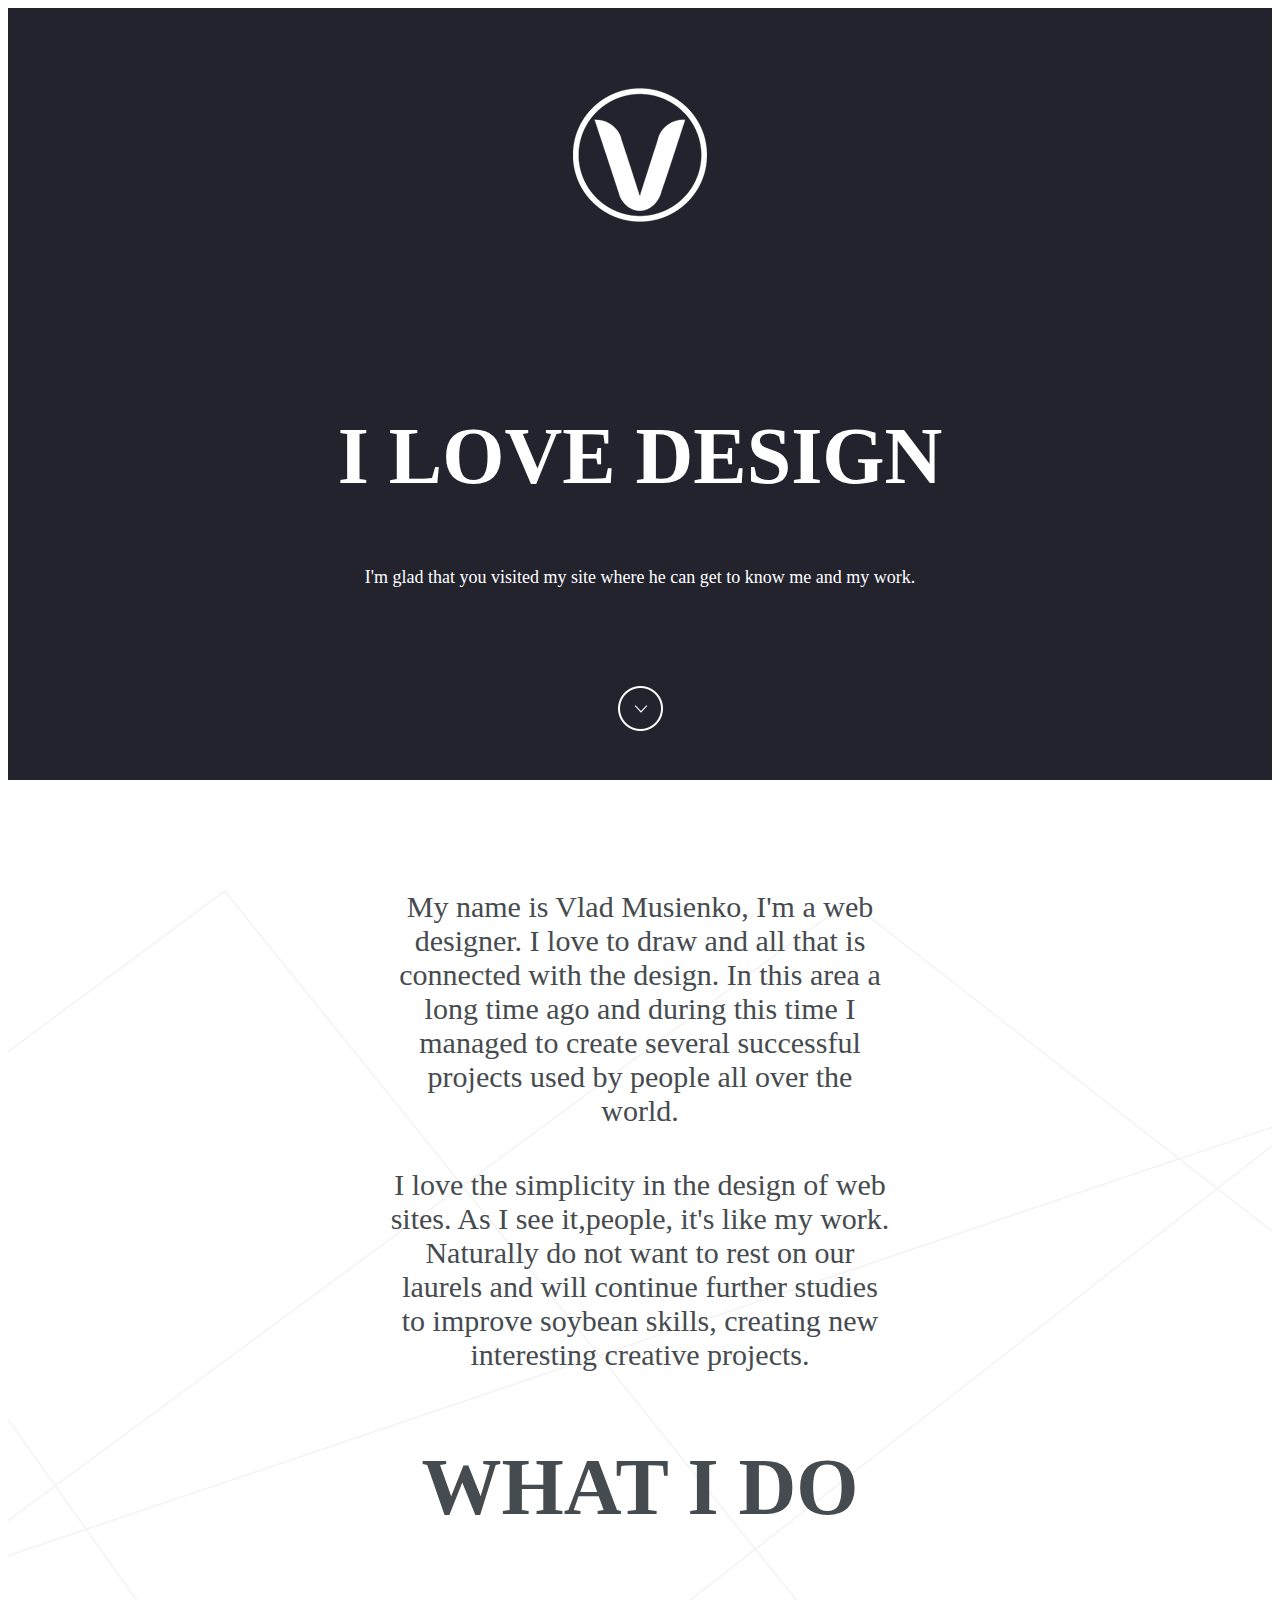
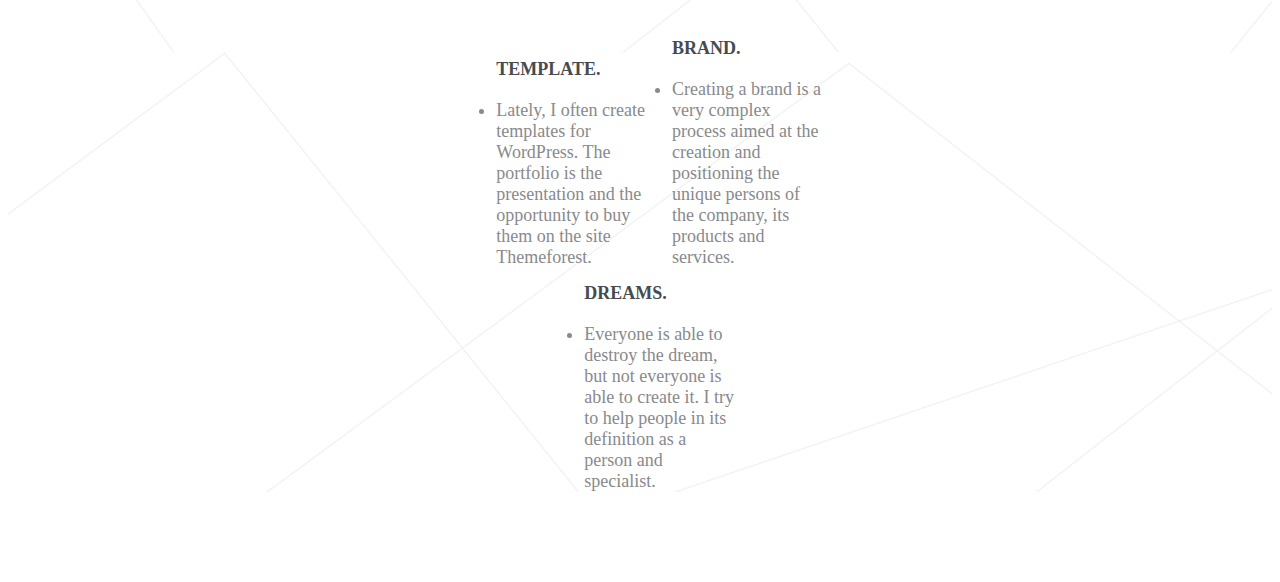
==== i-love-design/index.html @ 5096f7e0 "i-love-design" ====
<!DOCTYPE html>
<html lang="en">
<head>
    <meta charset="UTF-8">
    <title>Title</title>
    <link rel="stylesheet" href="../reset.css">
    <link rel="stylesheet" href="main.css">
</head>
<body>
    <header>
        <img class="logo" src="img/logo.png" alt="Logo">
        <h1 class="h1-1">I LOVE DESIGN</h1>
        <p class="text">I'm glad that you visited my site where he can get to know me and my work.</p>
        <img class="button" src="img/button.png" alt="Button">
    </header>
    <main>
        <p class="text2">My name is Vlad Musienko, I'm a web designer. I love to draw and all that is connected with the design. In this area a long time ago and during this time I managed to create several successful projects used by people all over the world. </p>
        <p class="text3">I love the simplicity in the design of web sites. As I see it,people, it's like my work. Naturally do not want to rest on our laurels and will continue further studies to improve soybean skills, creating new interesting creative projects.</p>
        <h1 class="h1-2">WHAT I DO</h1>
        <ul>
            <aside><h2>TEMPLATE.</h2><li>Lately, I often create templates for WordPress. The portfolio is the presentation and the opportunity to buy them on the site Themeforest.</li></aside>
            <aside><h2>BRAND.</h2><li>Creating a brand is a very complex process aimed at the creation and positioning the unique persons of the company, its products and services.</li></aside>
            <aside><h2>DREAMS.</h2><li>Everyone is able to destroy the dream, but not everyone is able to create it. I try to help people in its definition as a person and specialist.</li></aside>
        </ul>
    </main>
</body>
</html>
---- i-love-design/main.css ----
header {
    width: 100%;
    height: 50%;
    background-color: #23232e;
    color: #ffffff;
    text-align: center;
}

main   {
    width: 100%;
    height: 50%;
    background-image: url("img/bgbgbg.png");
    background-size: 100%;
    text-align: center;
}

.logo {
    margin-top: 80px;
}

.h1-1 {
    margin-top: 185px;
    font-size: 80px;
    font-family: "Segoe UI";
    font-weight: 700;
}

.text {
    margin-top: 65px;
    font-size: 18px;
    font-family: "Segoe UI";
    font-weight: 400;
}

.button {
    margin-bottom: 45px;
    margin-top: 80px;
}

.text2 {
    margin: 0 auto;
    width: 40%;
    margin-top: 110px;
    font-size: 30px;
    font-family: "Segoe UI";
    font-weight: 400;
    color: #464b4f;
}

.text3 {
    margin: 0 auto;
    width: 40%;
    margin-top: 40px;
    font-size: 30px;
    font-family: "Segoe UI";
    font-weight: 400;
    color: #464b4f;
}

.h1-2 {
    margin-top: 70px;
    font-size: 80px;
    font-family: "Segoe UI";
    font-weight: 700;
    color: #464b4f;
}

ul {
    width: 40%;
    margin: 90px auto;
}

aside {
    display: inline-block;
    width: 30%;
    text-align: left;
    margin: 0 10px;
}

h2 {
    margin-bottom: 20px;
    font-family: "Segoe UI";
    font-weight: 700;
    font-size: 18px;
    color: #464b4f;
}

li {
    font-family: "Segoe UI";
    font-weight: 400;
    font-size: 18px;
    color: #888a8b;
}
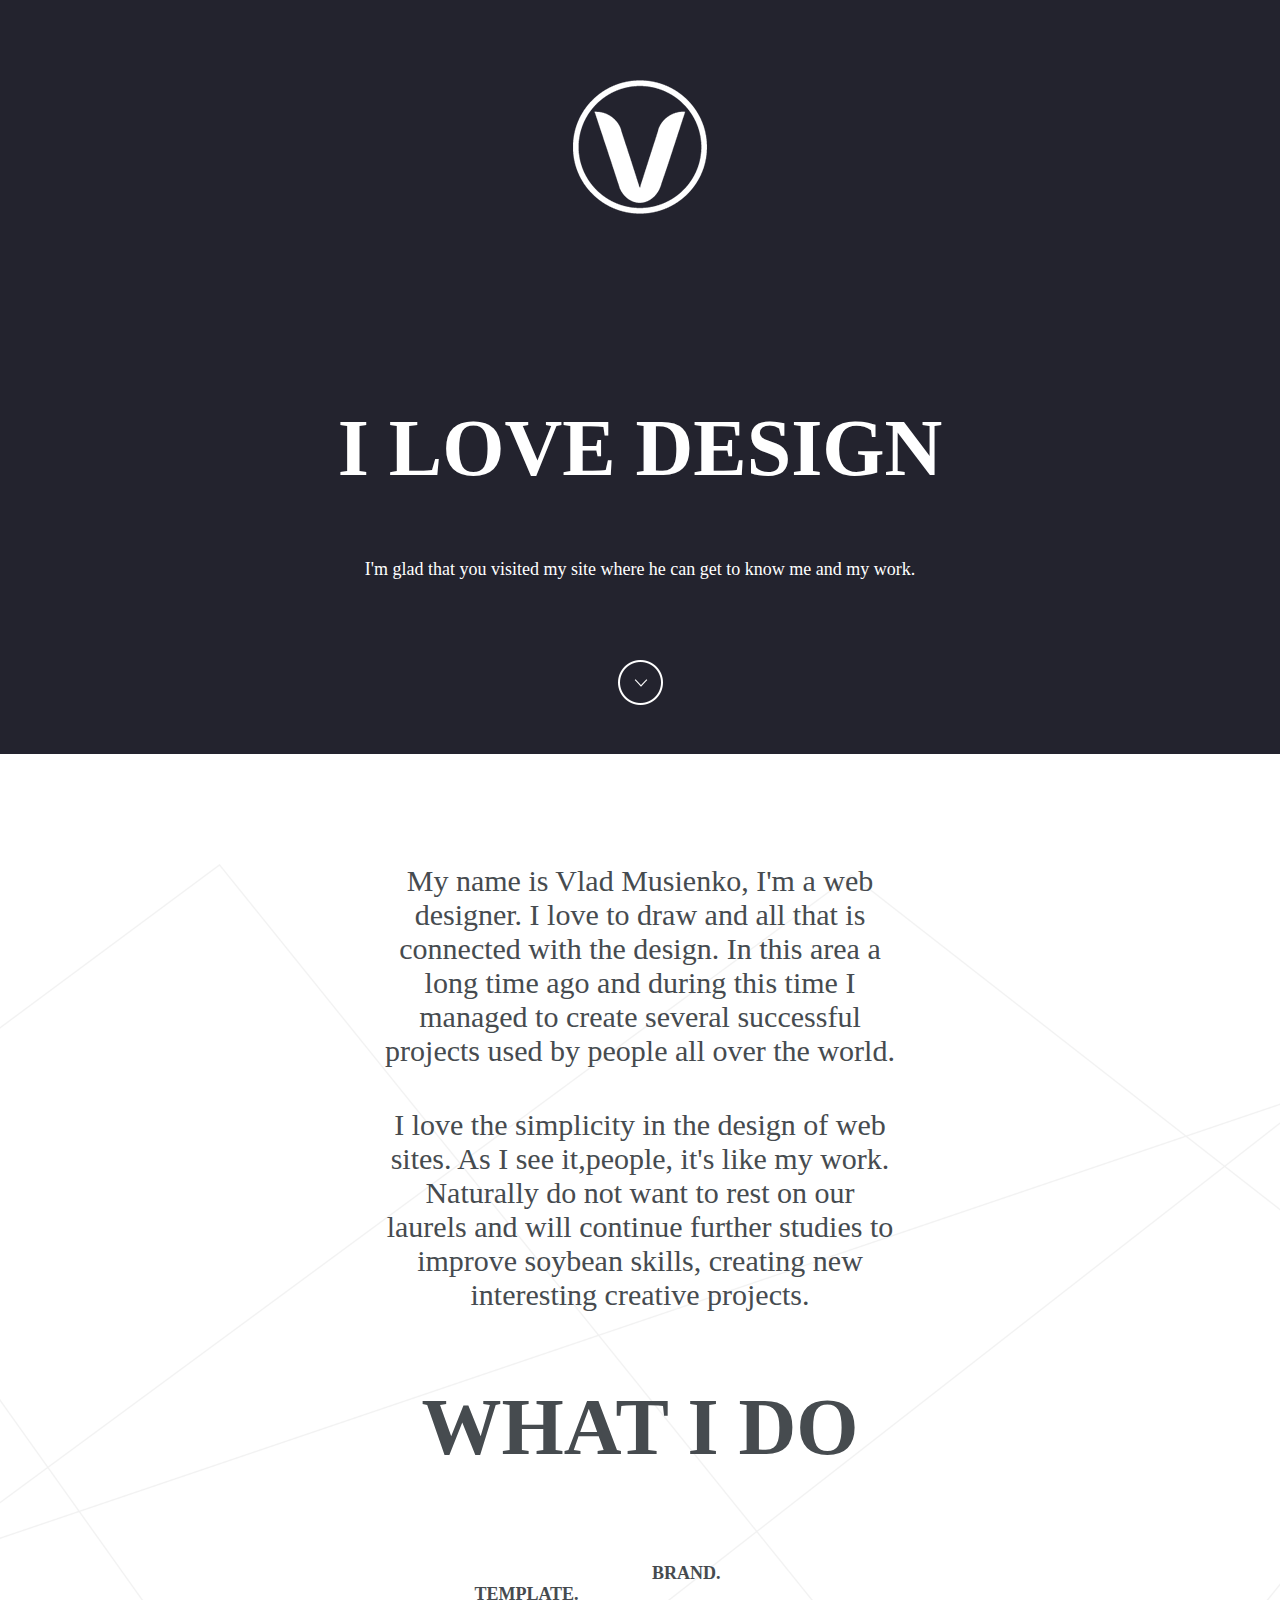
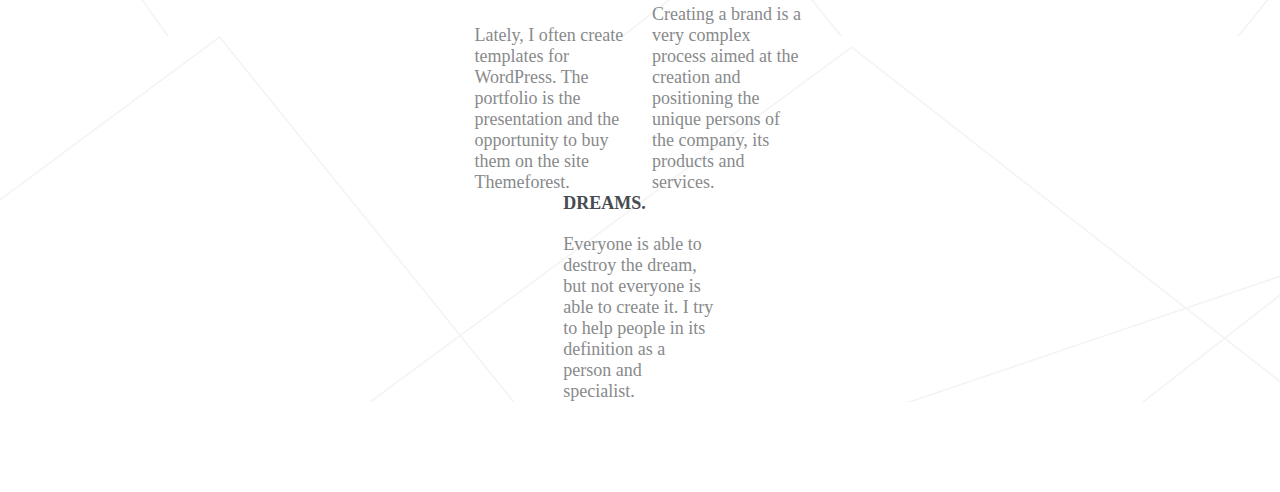
==== commit bc0a74e3: "add-link-to-reset" ====
--- a/i-love-design/index.html
+++ b/i-love-design/index.html
@@ -3,7 +3,7 @@
 <head>
     <meta charset="UTF-8">
     <title>Title</title>
-    <link rel="stylesheet" href="../reset.css">
+    <link rel="stylesheet" href="reset.css">
     <link rel="stylesheet" href="main.css">
 </head>
 <body>
